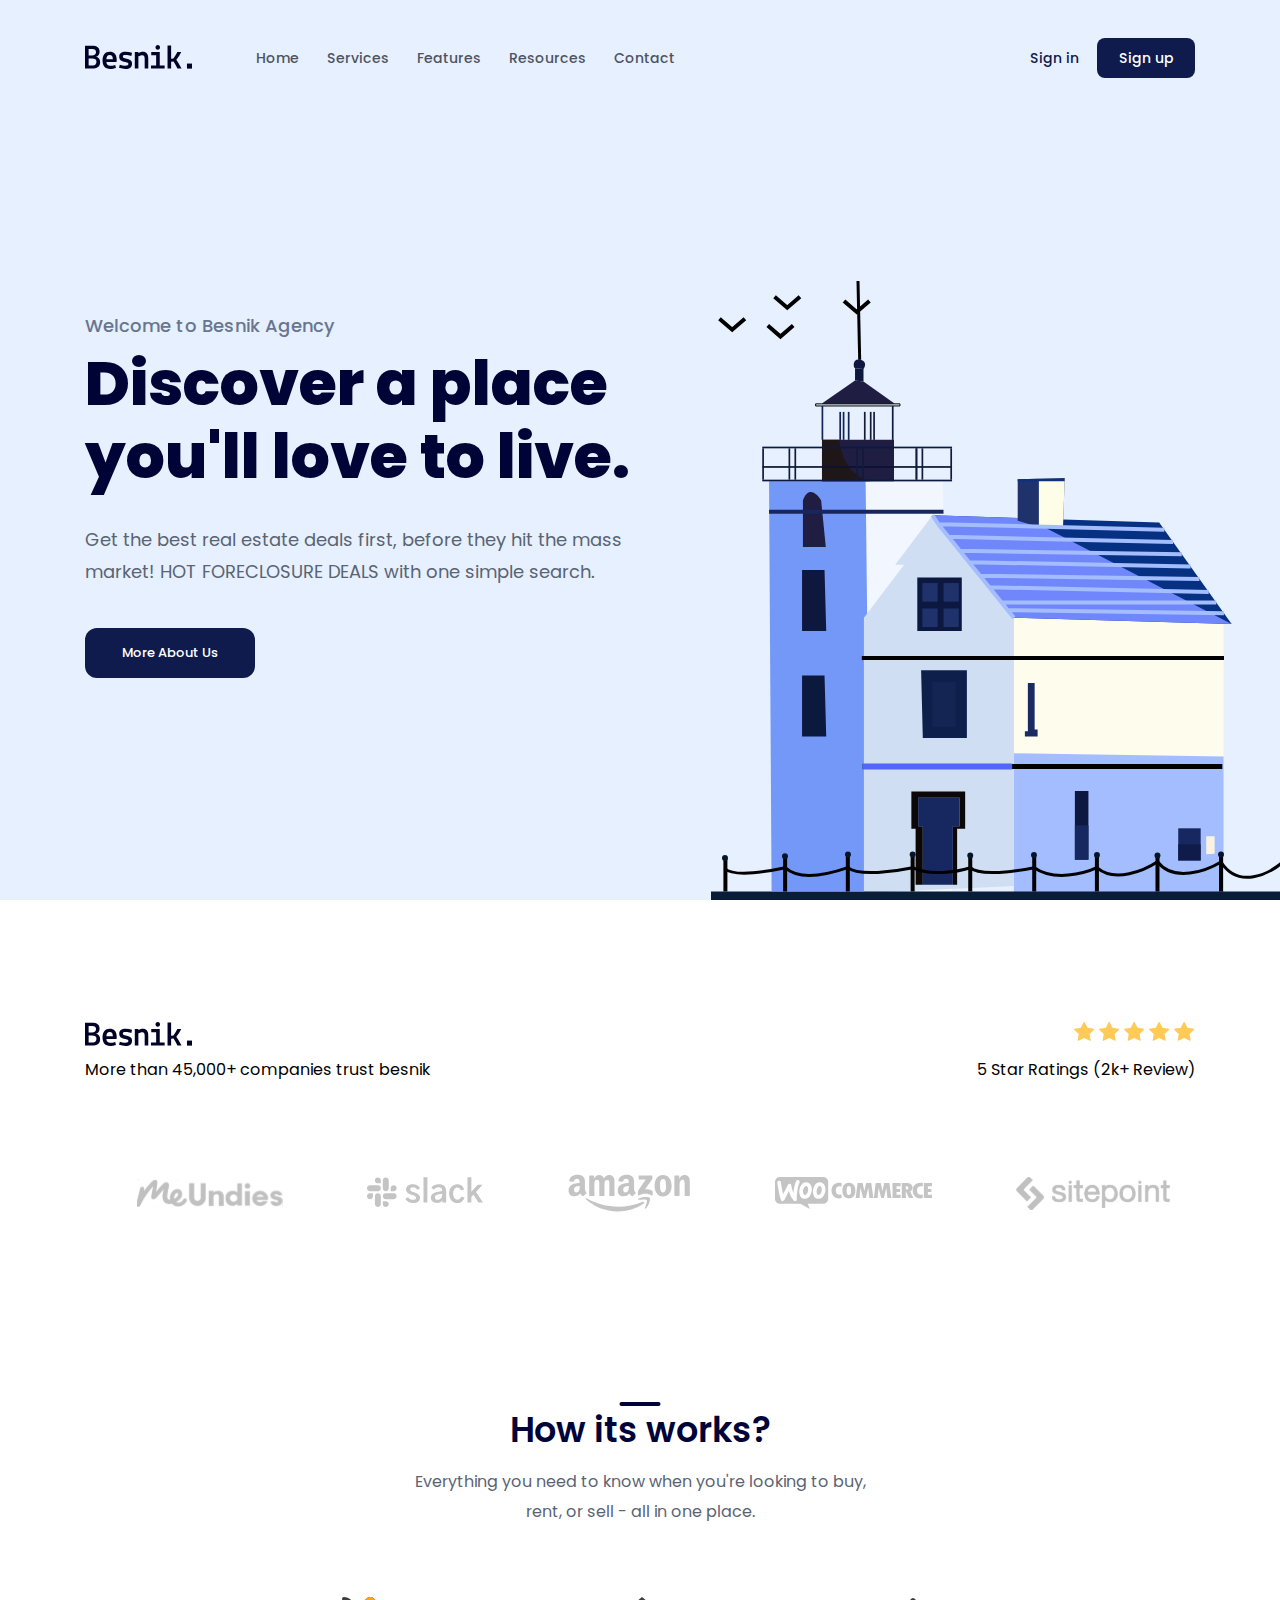
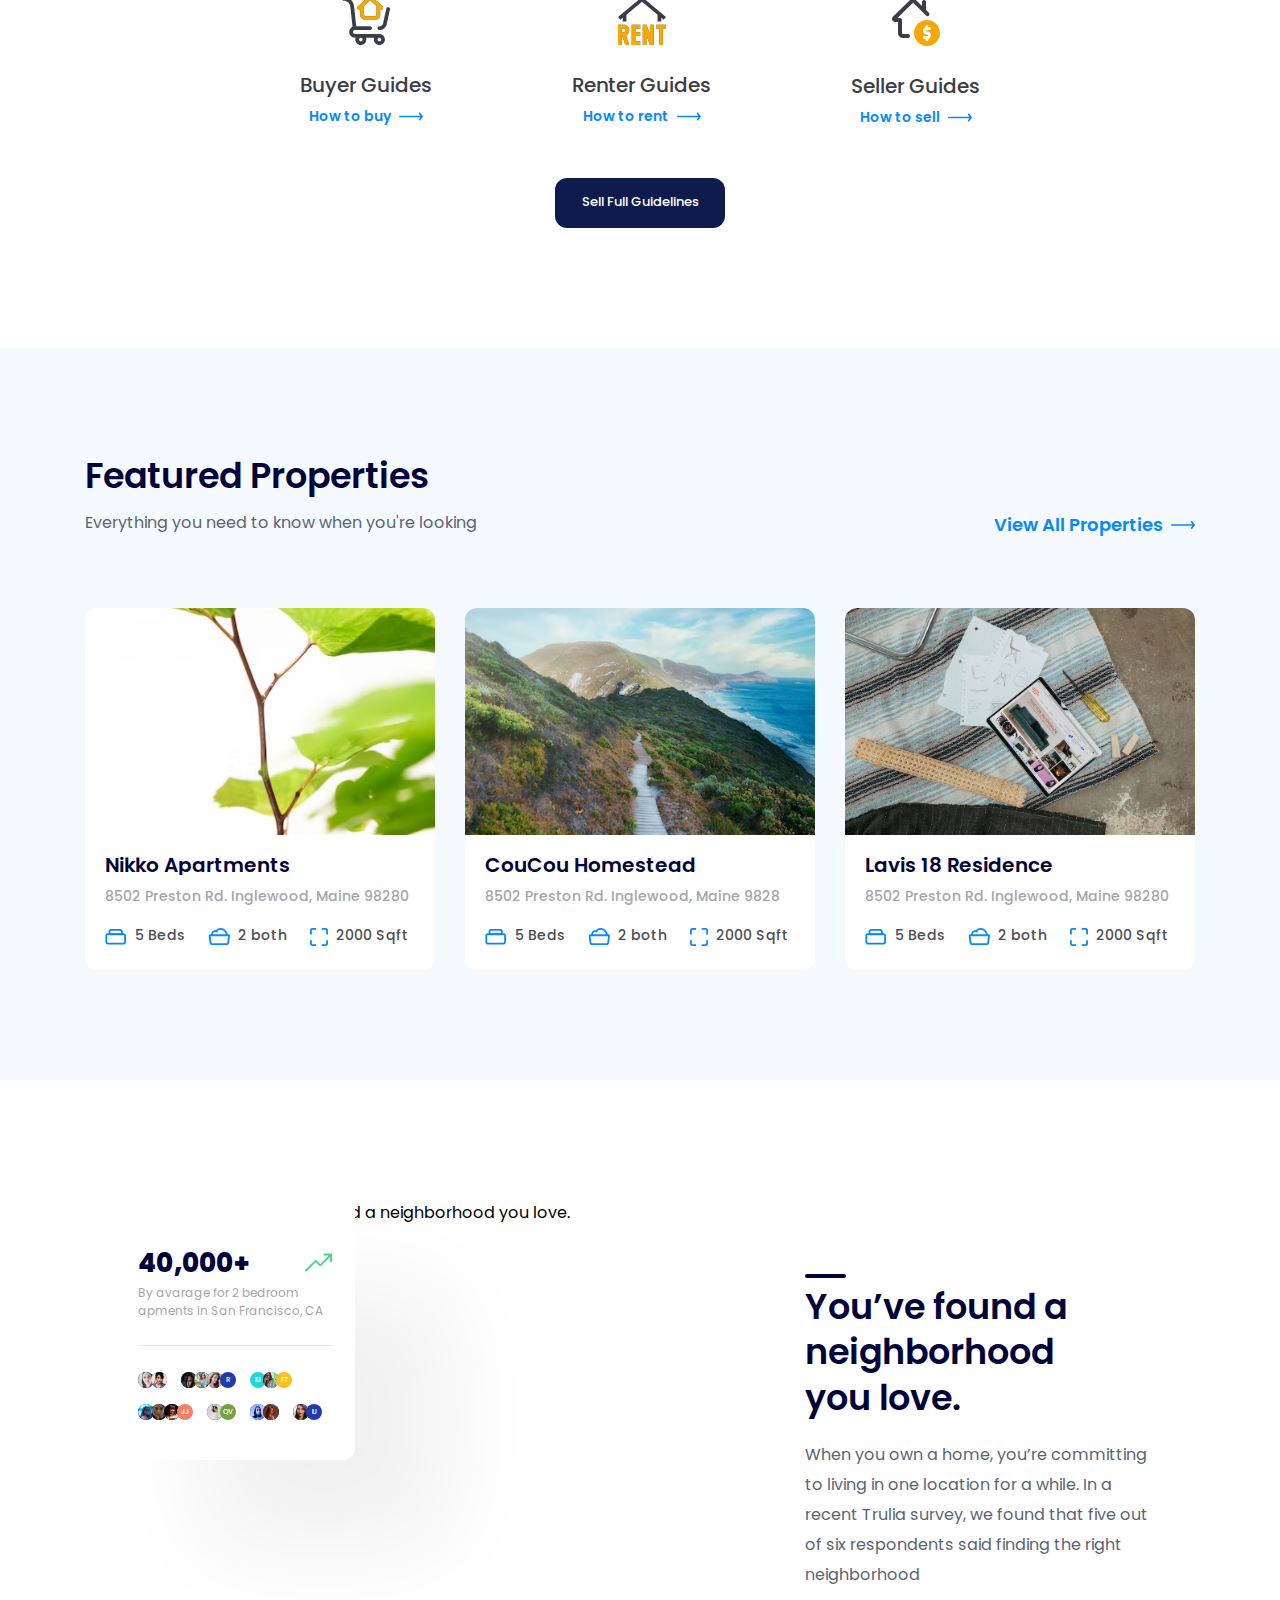
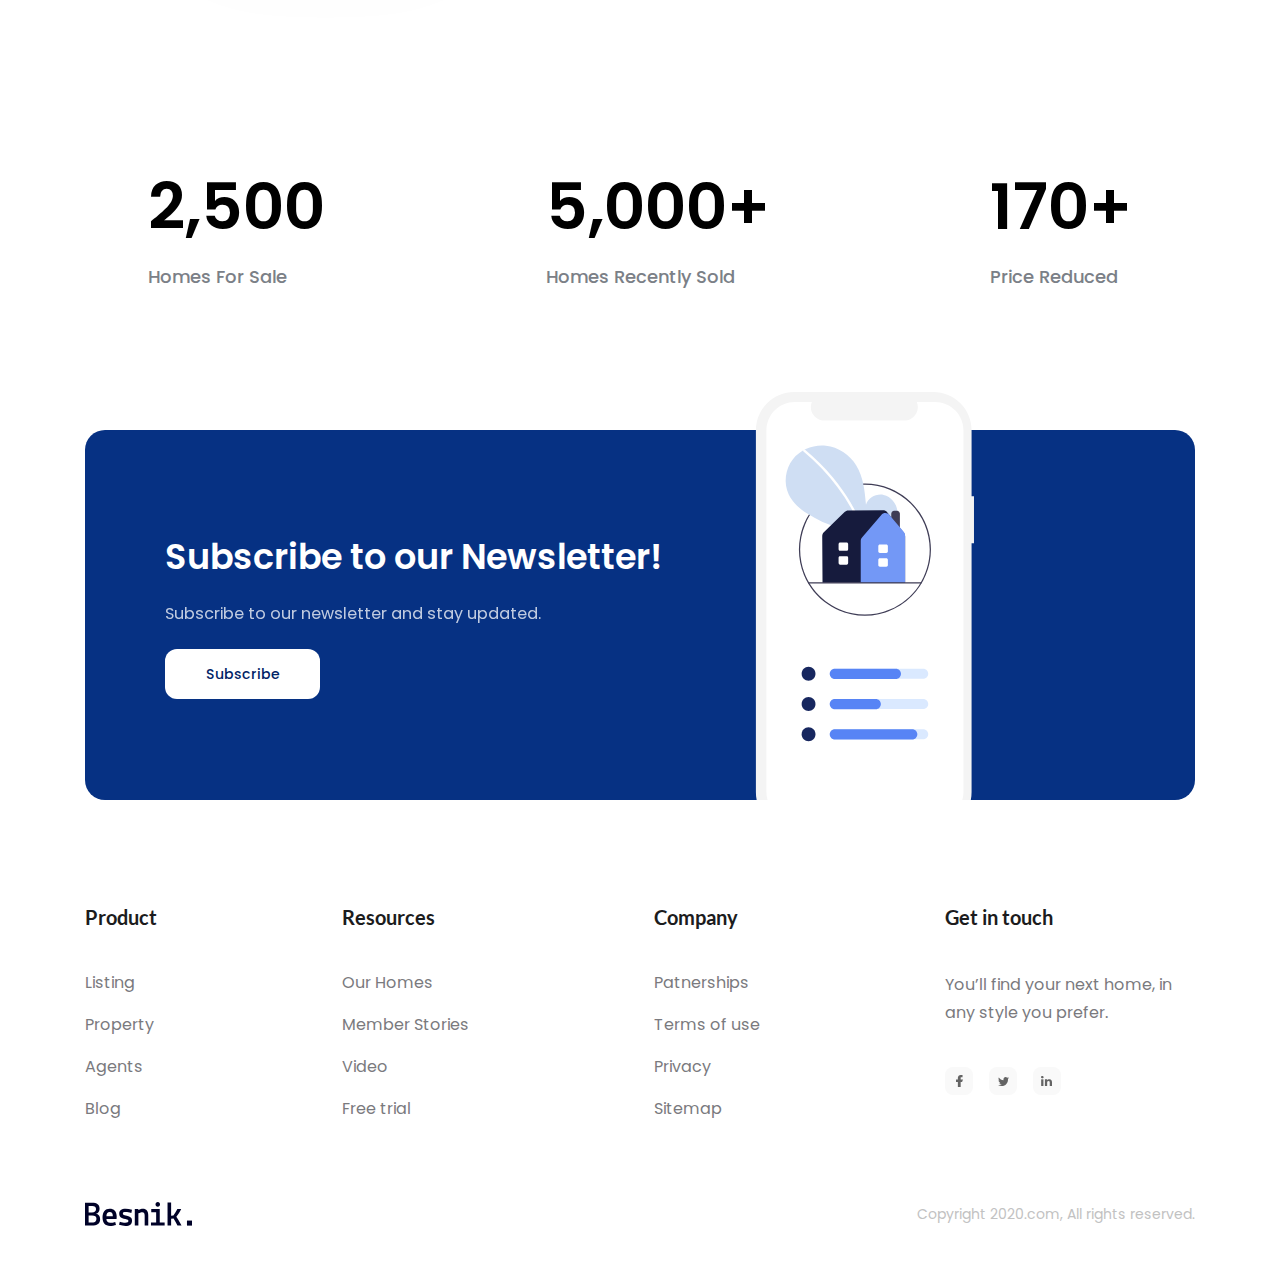
==== index.html @ 1259ffb0 "project-01" ====
<!DOCTYPE html>
<html lang="en">
    <head>
        <meta charset="UTF-8" />
        <meta http-equiv="X-UA-Compatible" content="IE=edge" />
        <meta name="viewport" content="width=device-width, initial-scale=1.0" />
        <title>Project-01</title>
        <link rel="shortcut icon" href="/assets/img/logo.jpeg" type="image/x-icon" />
        <link rel="stylesheet" type="text/css" href="./assets/css/reset.css" />
        <link rel="stylesheet" type="text/css" href="./assets/fonts/stylesheet.css" />
        <link rel="stylesheet" type="text/css" href="./assets/css/style.css" />
    </head>
    <body>
        <!-- Header -->
        <header class="fixed-header">
            <div class="content">
                <nav class="navbar">
                    <!-- Logo -->
                    <a href="#">
                        <img src="./assets/img/logo.svg" alt="Logo" class="logo" />
                    </a>

                    <!-- Navigation -->
                    <ul>
                        <li><a href="#">Home</a></li>
                        <li><a href="#services">Services</a></li>
                        <li><a href="#features">Features</a></li>
                        <li><a href="#rescource">Resources</a></li>
                        <li><a href="#contact">Contact</a></li>
                    </ul>

                    <!-- Action -->
                    <div class="action">
                        <a href="#!" class="action-link">Sign in</a>
                        <a href="#!" class="btn action-btn">Sign up</a>
                    </div>
                </nav>
            </div>
        </header>

        <main id="home">
            <!-- hero -->
            <div class="hero-wrap">
                <div class="content">
                    <div class="hero">
                        <div class="info">
                            <p class="sub-title">Welcome to Besnik Agency</p>
                            <h1 class="title notranslate">Discover a place you'll love to live.</h1>
                            <p class="desc">
                                Get the best real estate deals first, before they hit the mass market! HOT FORECLOSURE
                                DEALS with one simple search.
                            </p>
                            <!-- cta = call to action -->
                            <div class="hero-cta">
                                <a href="#!" class="btn">More About Us</a>
                            </div>
                        </div>

                        <img
                            src="./assets/img/hero-img.svg"
                            alt="Discover a place you'll love to live"
                            class="hero-img"
                        />
                    </div>
                </div>
            </div>

            <!-- Clients -->
            <div class="clients">
                <div class="content">
                    <div class="row">
                        <img src="./assets/img/logo.svg" alt="Logo" />
                        <div class="stars">
                            <img src="./assets/img/star.svg" alt="star" />
                            <img src="./assets/img/star.svg" alt="star" />
                            <img src="./assets/img/star.svg" alt="star" />
                            <img src="./assets/img/star.svg" alt="star" />
                            <img src="./assets/img/star.svg" alt="star" />
                        </div>
                    </div>
                    <div class="row">
                        <p class="desc">More than 45,000+ companies trust besnik</p>
                        <p class="desc">5 Star Ratings (2k+ Review)</p>
                    </div>

                    <div class="images">
                        <a href="#!">
                            <img src="./assets/img/client-1.svg" alt="client 1" />
                        </a>
                        <a href="#!">
                            <img src="./assets/img/client-2.svg" alt="client 2" />
                        </a>
                        <a href="#!">
                            <img class="highlight" src="./assets/img/client-3.svg" alt="client 3" />
                        </a>
                        <a href="#!">
                            <img src="./assets/img/client-4.svg" alt="client 4" />
                        </a>
                        <a href="#!">
                            <img src="./assets/img/client-5.svg" alt="client 5" />
                        </a>
                    </div>
                </div>
            </div>

            <!-- Guides -->
            <div id="services" class="guides">
                <div class="content">
                    <h2 class="sub-title">How its works?</h2>
                    <p class="desc">
                        Everything you need to know when you're looking to buy, rent, or sell - all in one place.
                    </p>

                    <!-- List guides -->
                    <ul class="list-guides">
                        <li class="guide-item">
                            <img src="./assets/img/buyer.svg" alt="" class="icon" />
                            <h3 class="title">Buyer Guides</h3>
                            <a href="#!" class="link">
                                <span>How to buy</span>
                                <img src="./assets/img/arrow-right.svg" alt="arrow" class="arrow" />
                            </a>
                        </li>
                        <li class="guide-item">
                            <img src="./assets/img/renter.svg" alt="" class="icon" />
                            <h3 class="title">Renter Guides</h3>
                            <a href="#!" class="link">
                                <span>How to rent</span>
                                <img src="./assets/img/arrow-right.svg" alt="arrow" class="arrow" />
                            </a>
                        </li>
                        <li class="guide-item">
                            <img src="./assets/img/seller.svg" alt="" class="icon" />
                            <h3 class="title">Seller Guides</h3>
                            <a href="#!" class="link">
                                <span>How to sell</span>
                                <img src="./assets/img/arrow-right.svg" alt="arrow" class="arrow" />
                            </a>
                        </li>
                    </ul>

                    <!-- cta = call to action -->
                    <div class="guides-cta">
                        <a href="#!" class="btn">Sell Full Guidelines</a>
                    </div>
                </div>
            </div>

            <!-- Featured -->
            <div id="features" class="featured">
                <div class="content">
                    <!-- header -->
                    <header class="">
                        <h2 class="sub-title">Featured Properties</h2>
                        <div class="row">
                            <p class="desc">Everything you need to know when you're looking</p>
                            <div class="link">
                                <a href="#!">
                                    <span>View All Properties</span>
                                    <img src="./assets/img/arrow-right.svg" alt="" />
                                </a>
                            </div>
                        </div>
                    </header>

                    <!-- list featured -->
                    <div class="list">
                        <div class="item">
                            <a href="#!"><img src="./assets/img/feature-1.avif" alt="nikko" class="thumb" /></a>
                            <div class="body">
                                <h3 class="title">
                                    <a href="#!" class="line-clamp" style="--line-clamp: 1">Nikko Apartments</a>
                                </h3>
                                <p class="desc line-clamp" style="--line-clamp: 1">
                                    8502 Preston Rd. Inglewood, Maine 98280
                                </p>
                                <div class="info">
                                    <img src="./assets/img/bed.svg" alt="bed" class="icon" />
                                    <span class="label">5 Beds</span>
                                    <img src="./assets/img/bath.svg" alt="bath" class="icon" />
                                    <span class="label">2 both</span>
                                    <img src="./assets/img/sqft.svg" alt="sqft" class="icon" />
                                    <span class="label">2000 Sqft</span>
                                </div>
                            </div>
                        </div>
                        <div class="item">
                            <a href="#!"
                                ><img src="./assets/img/feature-2.avif" alt="CouCou Homestead" class="thumb"
                            /></a>
                            <div class="body">
                                <h3 class="title">
                                    <a href="#!" class="line-clamp" style="--line-clamp: 1">CouCou Homestead</a>
                                </h3>
                                <p class="desc line-clamp" style="--line-clamp: 1">
                                    8502 Preston Rd. Inglewood, Maine 9828
                                </p>
                                <div class="info">
                                    <img src="./assets/img/bed.svg" alt="bed" class="icon" />
                                    <span class="label">5 Beds</span>
                                    <img src="./assets/img/bath.svg" alt="bath" class="icon" />
                                    <span class="label">2 both</span>
                                    <img src="./assets/img/sqft.svg" alt="sqft" class="icon" />
                                    <span class="label">2000 Sqft</span>
                                </div>
                            </div>
                        </div>
                        <div class="item">
                            <a href="#!"
                                ><img src="./assets/img/feature-3.avif" alt="Lavis 18 Residence" class="thumb"
                            /></a>
                            <div class="body">
                                <h3 class="title">
                                    <a href="#!" class="line-clamp" style="--line-clamp: 1"> Lavis 18 Residence </a>
                                </h3>
                                <p class="desc line-clamp" style="--line-clamp: 1">
                                    8502 Preston Rd. Inglewood, Maine 98280
                                </p>
                                <div class="info">
                                    <img src="./assets/img/bed.svg" alt="bed" class="icon" />
                                    <span class="label">5 Beds</span>
                                    <img src="./assets/img/bath.svg" alt="bath" class="icon" />
                                    <span class="label">2 both</span>
                                    <img src="./assets/img/sqft.svg" alt="sqft" class="icon" />
                                    <span class="label">2000 Sqft</span>
                                </div>
                            </div>
                        </div>
                    </div>
                </div>
            </div>

            <!-- stats -->
            <div id="rescource" class="stats">
                <div class="content">
                    <div class="row">
                        <div class="img-block">
                            <img
                                src="./assets/img/stat-img.jpg"
                                class="image"
                                alt="You’ve found a neighborhood you love."
                            />

                            <!-- trend -->
                            <div class="trend">
                                <div class="row">
                                    <strong class="value">40,000+</strong>
                                    <img src="./assets/img/trend.svg" alt="" class="icon" />
                                </div>
                                <p class="desc">By avarage for 2 bedroom apments in San Francisco, CA</p>
                                <div class="separate"></div>

                                <!-- avatar block -->
                                <div class="avatar-block">
                                    <div class="avatar-group">
                                        <img src="./assets/img/avatar-1.jfif" alt="avatar" class="avatar" />
                                        <img src="./assets/img/avatar-2.jfif" alt="avatar" class="avatar" />
                                    </div>
                                    <div class="avatar-group">
                                        <img src="./assets/img/avatar-3.jfif" alt="avatar" class="avatar" />
                                        <img src="./assets/img/avatar-4.jpeg" alt="avatar" class="avatar" />
                                        <img src="./assets/img/avatar-5.jfif" alt="avatar" class="avatar" />
                                        <div class="avatar">R</div>
                                    </div>
                                    <div class="avatar-group">
                                        <div class="avatar" style="--avatar-color: #24d6d9">FJ</div>
                                        <img src="./assets/img/avatar-8.jpg" alt="avatar" class="avatar" />
                                        <div class="avatar" style="--avatar-color: #f8c120">FT</div>
                                    </div>
                                    <div class="avatar-group">
                                        <img src="./assets/img/avatar-6.jfif" alt="avatar" class="avatar" />
                                        <img src="./assets/img/avatar-10.jfif" alt="avatar" class="avatar" />
                                        <img src="./assets/img/avatar-11.jpg" alt="avatar" class="avatar" />
                                        <div class="avatar" style="--avatar-color: #f97f6b">JJ</div>
                                    </div>
                                    <div class="avatar-group">
                                        <img src="./assets/img/avatar-13.jpeg" alt="avatar" class="avatar" />
                                        <div class="avatar" style="--avatar-color: #73a242">QV</div>
                                    </div>
                                    <div class="avatar-group">
                                        <img src="./assets/img/avatar-7.jpg" alt="avatar" class="avatar" />
                                        <img src="./assets/img/avatar-12.jfif" alt="avatar" class="avatar" />
                                    </div>
                                    <div class="avatar-group">
                                        <img src="./assets/img/avatar-9.jfif" alt="avatar" class="avatar" />
                                        <div class="avatar">IU</div>
                                    </div>
                                </div>
                            </div>
                        </div>
                        <div class="info">
                            <h2 class="sub-title">You’ve found a neighborhood you love.</h2>
                            <p class="desc">
                                When you own a home, you’re committing to living in one location for a while. In a
                                recent Trulia survey, we found that five out of six respondents said finding the right
                                neighborhood
                            </p>
                        </div>
                    </div>
                    <div class="row row-qty">
                        <div class="qty-item">
                            <strong class="qty">2,500</strong>
                            <p class="qty-desc">Homes For Sale</p>
                        </div>
                        <div class="qty-item">
                            <strong class="qty">5,000+</strong>
                            <p class="qty-desc">Homes Recently Sold</p>
                        </div>
                        <div class="qty-item">
                            <strong class="qty">170+</strong>
                            <p class="qty-desc">Price Reduced</p>
                        </div>
                    </div>
                </div>
            </div>

            <!-- subscription -->
            <div id="contact" class="subscription">
                <div class="content">
                    <div class="body">
                        <div class="info">
                            <div class="sub-title line-clamp" style="--line-clamp: 2">Subscribe to our Newsletter!</div>
                            <p class="desc line-clamp" style="--line-clamp: 3">
                                Subscribe to our newsletter and stay updated.
                            </p>
                            <a href="#!" class="btn">Subscribe</a>
                        </div>
                        <img src="./assets/img/subscribe.svg" alt="" class="image" />
                    </div>
                </div>
            </div>
        </main>
        <!-- footer -->
        <footer class="footer">
            <div class="content">
                <div class="row row-top">
                    <!-- column -->
                    <div class="column">
                        <h3 class="heading">Product</h3>
                        <ul class="list">
                            <li class="item">
                                <a href="#!">Listing</a>
                            </li>
                            <li class="item">
                                <a href="#!">Property</a>
                            </li>
                            <li class="item">
                                <a href="#!">Agents</a>
                            </li>
                            <li class="item">
                                <a href="#!">Blog</a>
                            </li>
                        </ul>
                    </div>
                    <div class="column">
                        <h3 class="heading">Resources</h3>
                        <ul class="list">
                            <li class="item">
                                <a href="#!">Our Homes</a>
                            </li>
                            <li class="item">
                                <a href="#!">Member Stories</a>
                            </li>
                            <li class="item">
                                <a href="#!">Video</a>
                            </li>
                            <li class="item">
                                <a href="#!">Free trial</a>
                            </li>
                        </ul>
                    </div>
                    <div class="column">
                        <h3 class="heading">Company</h3>
                        <ul class="list">
                            <li class="item">
                                <a href="#!">Patnerships</a>
                            </li>
                            <li class="item">
                                <a href="#!">Terms of use</a>
                            </li>
                            <li class="item">
                                <a href="#!">Privacy</a>
                            </li>
                            <li class="item">
                                <a href="#!">Sitemap</a>
                            </li>
                        </ul>
                    </div>
                    <div class="column">
                        <h3 class="heading">Get in touch</h3>
                        <div class="list">
                            <p class="desc">You’ll find your next home, in any style you prefer.</p>
                            <div class="socials">
                                <a href="#!" class="social-link">
                                    <img src="./assets/img/fb.svg" alt="facebook" />
                                </a>
                                <a href="#!" class="social-link">
                                    <img src="./assets/img/twitter.svg" alt="twitter" />
                                </a>
                                <a href="#!" class="social-link">
                                    <img src="./assets/img/linkin.svg" alt="linkIn" />
                                </a>
                            </div>
                        </div>
                    </div>
                </div>

                <div class="row row-bottom">
                    <img src="./assets/img/logo.svg" alt="logo" class="logo" />
                    <p class="copyright">Copyright 2020.com, All rights reserved.</p>
                </div>
            </div>
        </footer>
    </body>
</html>
---- assets/fonts/stylesheet.css ----
/* --------------------- */
/* -------Poppins------- */
/* --------------------- */

@font-face {
    font-family: 'Poppins';
    src: url('Poppins/Poppins-Bold.woff2') format('woff2'), url('Poppins/Poppins-Bold.woff') format('woff');
    font-weight: bold;
    font-style: normal;
    font-display: swap;
}

@font-face {
    font-family: 'Poppins';
    src: url('Poppins/Poppins-Black.woff2') format('woff2'), url('Poppins/Poppins-Black.woff') format('woff');
    font-weight: 900;
    font-style: normal;
    font-display: swap;
}

@font-face {
    font-family: 'Poppins';
    src: url('Poppins/Poppins-ExtraBold.woff2') format('woff2'), url('Poppins/Poppins-ExtraBold.woff') format('woff');
    font-weight: bold;
    font-style: normal;
    font-display: swap;
}

@font-face {
    font-family: 'Poppins';
    src: url('Poppins/Poppins-BlackItalic.woff2') format('woff2'),
        url('Poppins/Poppins-BlackItalic.woff') format('woff');
    font-weight: 900;
    font-style: italic;
    font-display: swap;
}

@font-face {
    font-family: 'Poppins';
    src: url('Poppins/Poppins-ExtraBoldItalic.woff2') format('woff2'),
        url('Poppins/Poppins-ExtraBoldItalic.woff') format('woff');
    font-weight: bold;
    font-style: italic;
    font-display: swap;
}

@font-face {
    font-family: 'Poppins';
    src: url('Poppins/Poppins-BoldItalic.woff2') format('woff2'), url('Poppins/Poppins-BoldItalic.woff') format('woff');
    font-weight: bold;
    font-style: italic;
    font-display: swap;
}

@font-face {
    font-family: 'Poppins';
    src: url('Poppins/Poppins-Light.woff2') format('woff2'), url('Poppins/Poppins-Light.woff') format('woff');
    font-weight: 300;
    font-style: normal;
    font-display: swap;
}

@font-face {
    font-family: 'Poppins';
    src: url('Poppins/Poppins-MediumItalic.woff2') format('woff2'),
        url('Poppins/Poppins-MediumItalic.woff') format('woff');
    font-weight: 500;
    font-style: italic;
    font-display: swap;
}

@font-face {
    font-family: 'Poppins';
    src: url('Poppins/Poppins-Medium.woff2') format('woff2'), url('Poppins/Poppins-Medium.woff') format('woff');
    font-weight: 500;
    font-style: normal;
    font-display: swap;
}

@font-face {
    font-family: 'Poppins';
    src: url('Poppins/Poppins-ExtraLight.woff2') format('woff2'), url('Poppins/Poppins-ExtraLight.woff') format('woff');
    font-weight: 200;
    font-style: normal;
    font-display: swap;
}

@font-face {
    font-family: 'Poppins';
    src: url('Poppins/Poppins-ExtraLightItalic.woff2') format('woff2'),
        url('Poppins/Poppins-ExtraLightItalic.woff') format('woff');
    font-weight: 200;
    font-style: italic;
    font-display: swap;
}

@font-face {
    font-family: 'Poppins';
    src: url('Poppins/Poppins-Italic.woff2') format('woff2'), url('Poppins/Poppins-Italic.woff') format('woff');
    font-weight: normal;
    font-style: italic;
    font-display: swap;
}

@font-face {
    font-family: 'Poppins';
    src: url('Poppins/Poppins-LightItalic.woff2') format('woff2'),
        url('Poppins/Poppins-LightItalic.woff') format('woff');
    font-weight: 300;
    font-style: italic;
    font-display: swap;
}

@font-face {
    font-family: 'Poppins';
    src: url('Poppins/Poppins-ThinItalic.woff2') format('woff2'), url('Poppins/Poppins-ThinItalic.woff') format('woff');
    font-weight: 100;
    font-style: italic;
    font-display: swap;
}

@font-face {
    font-family: 'Poppins';
    src: url('Poppins/Poppins-SemiBoldItalic.woff2') format('woff2'),
        url('Poppins/Poppins-SemiBoldItalic.woff') format('woff');
    font-weight: 600;
    font-style: italic;
    font-display: swap;
}

@font-face {
    font-family: 'Poppins';
    src: url('Poppins/Poppins-Thin.woff2') format('woff2'), url('Poppins/Poppins-Thin.woff') format('woff');
    font-weight: 100;
    font-style: normal;
    font-display: swap;
}

@font-face {
    font-family: 'Poppins';
    src: url('Poppins/Poppins-SemiBold.woff2') format('woff2'), url('Poppins/Poppins-SemiBold.woff') format('woff');
    font-weight: 600;
    font-style: normal;
    font-display: swap;
}

@font-face {
    font-family: 'Poppins';
    src: url('Poppins/Poppins-Regular.woff2') format('woff2'), url('Poppins/Poppins-Regular.woff') format('woff');
    font-weight: normal;
    font-style: normal;
    font-display: swap;
}

/* --------------------- */
/* -------Lato------- */
/* --------------------- */

@font-face {
    font-family: 'Lato';
    src: url('Lato/Lato-BoldItalic.woff2') format('woff2'), url('Lato/Lato-BoldItalic.woff') format('woff');
    font-weight: bold;
    font-style: italic;
    font-display: swap;
}

@font-face {
    font-family: 'Lato';
    src: url('Lato/Lato-LightItalic.woff2') format('woff2'), url('Lato/Lato-LightItalic.woff') format('woff');
    font-weight: 300;
    font-style: italic;
    font-display: swap;
}

@font-face {
    font-family: 'Lato';
    src: url('Lato/Lato-BlackItalic.woff2') format('woff2'), url('Lato/Lato-BlackItalic.woff') format('woff');
    font-weight: 900;
    font-style: italic;
    font-display: swap;
}

@font-face {
    font-family: 'Lato';
    src: url('Lato/Lato-Italic.woff2') format('woff2'), url('Lato/Lato-Italic.woff') format('woff');
    font-weight: normal;
    font-style: italic;
    font-display: swap;
}

@font-face {
    font-family: 'Lato';
    src: url('Lato/Lato-Light.woff2') format('woff2'), url('Lato/Lato-Light.woff') format('woff');
    font-weight: 300;
    font-style: normal;
    font-display: swap;
}

@font-face {
    font-family: 'Lato';
    src: url('Lato/Lato-Black.woff2') format('woff2'), url('Lato/Lato-Black.woff') format('woff');
    font-weight: 900;
    font-style: normal;
    font-display: swap;
}

@font-face {
    font-family: 'Lato';
    src: url('Lato/Lato-Bold.woff2') format('woff2'), url('Lato/Lato-Bold.woff') format('woff');
    font-weight: bold;
    font-style: normal;
    font-display: swap;
}

@font-face {
    font-family: 'Lato';
    src: url('Lato/Lato-Regular.woff2') format('woff2'), url('Lato/Lato-Regular.woff') format('woff');
    font-weight: normal;
    font-style: normal;
    font-display: swap;
}

@font-face {
    font-family: 'Lato Hairline';
    src: url('Lato/Lato-HairlineItalic.woff2') format('woff2'), url('Lato/Lato-HairlineItalic.woff') format('woff');
    font-weight: 300;
    font-style: italic;
    font-display: swap;
}

@font-face {
    font-family: 'Lato Hairline';
    src: url('Lato/Lato-Hairline.woff2') format('woff2'), url('Lato/Lato-Hairline.woff') format('woff');
    font-weight: 300;
    font-style: normal;
    font-display: swap;
}
---- assets/css/style.css ----
@import 'header.css';
@import 'clients.css';
@import 'guides.css';
@import 'featured.css';
@import 'stats.css';
@import 'subscription.css';
@import 'footer.css';

* {
    box-sizing: border-box;
}

:root {
    --primary-color: #0f1b4c;
    --text-color: #000339;
    --desc-color: #5a6473;
    --footer-heading: #1c1c1d;
}

html,
body {
    scroll-behavior: smooth;
}

html {
    /* set font-size = 10px */
    font-size: 62.5%;
}

body {
    /* set font-size = 16px */
    font-size: 1.6rem;
    font-family: Poppins, sans-serif;
}

/* Common */
a {
    text-decoration: none;
}

.content {
    width: 1110px;
    /* content padding 24px when min size */
    max-width: calc(100% - 48px);
    margin-left: auto;
    margin-right: auto;
}

.btn {
    display: inline-block;
    padding: 18px 16px;
    min-width: 98px;
    border-radius: 12px;
    font-size: 1.4rem;
    font-weight: 500;
    text-align: center;
    background: var(--primary-color);
    color: #fff;
}
.btn:hover {
    opacity: 0.9;
}

.row {
    display: flex;
    justify-content: space-between;
}

.line-clamp {
    display: -webkit-box;
    word-spacing: nowrap;
    -webkit-line-clamp: var(--line-clamp, 1);
    -webkit-box-orient: vertical;
    overflow: hidden !important;
}
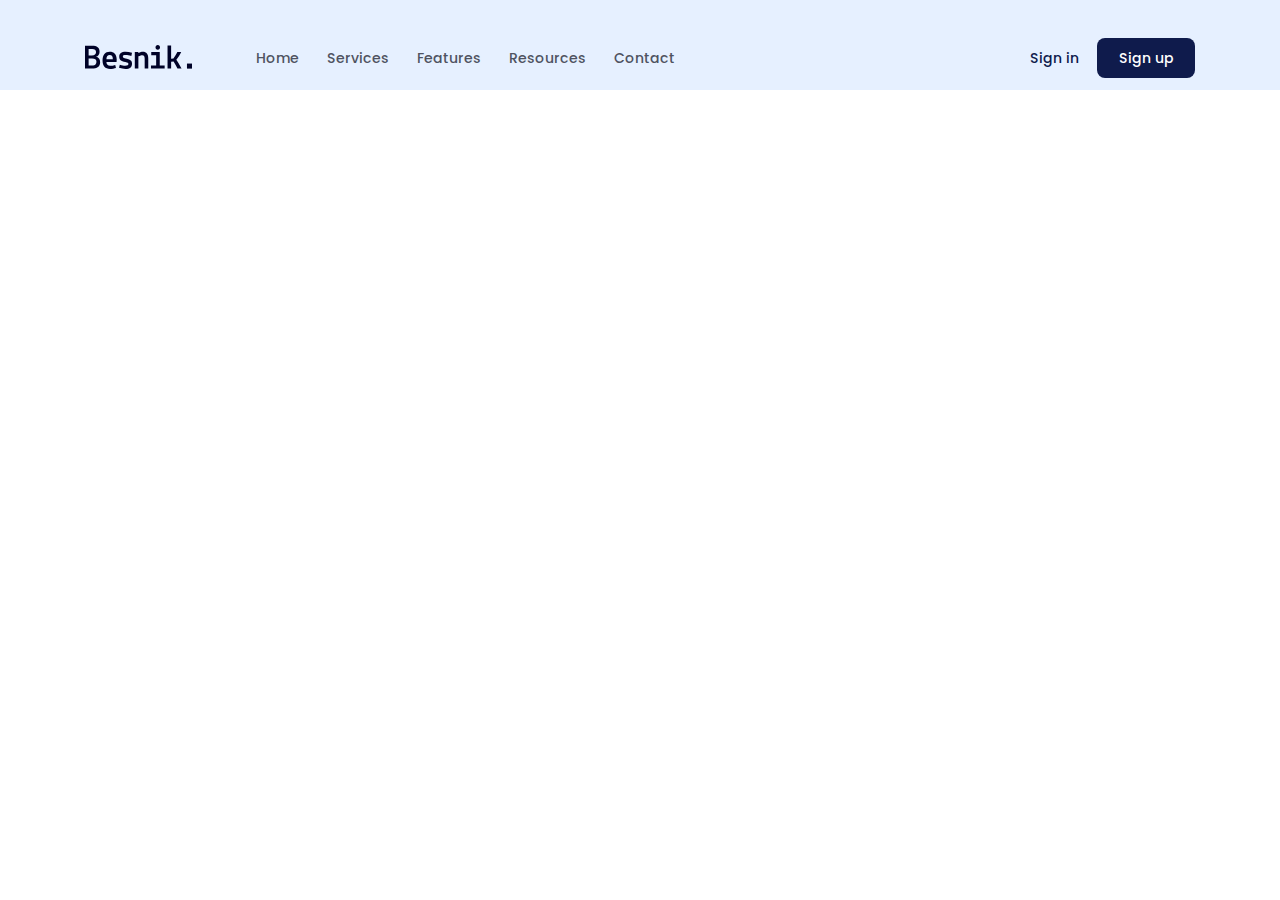
==== commit 2d004769: "responsive header" ====
--- a/index.html
+++ b/index.html
@@ -4,29 +4,45 @@
         <meta charset="UTF-8" />
         <meta http-equiv="X-UA-Compatible" content="IE=edge" />
         <meta name="viewport" content="width=device-width, initial-scale=1.0" />
-        <title>Project-01</title>
+        <title>Project-01--responsive</title>
+        <!-- Favicon -->
         <link rel="shortcut icon" href="/assets/img/logo.jpeg" type="image/x-icon" />
+        <!-- CSS -->
         <link rel="stylesheet" type="text/css" href="./assets/css/reset.css" />
         <link rel="stylesheet" type="text/css" href="./assets/fonts/stylesheet.css" />
         <link rel="stylesheet" type="text/css" href="./assets/css/style.css" />
+        <link rel="stylesheet" type="text/css" href="./assets/css/responsive.css" />
     </head>
     <body>
-        <!-- Header -->
+        <!-- PC Header -->
         <header class="fixed-header">
             <div class="content">
                 <nav class="navbar">
+                    <!-- Tablet / mobile menu -->
+                    <label for="menu-checkbox" class="toggle-menu">
+                        <svg class="icon-menu" xmlns="http://www.w3.org/2000/svg" viewBox="0 0 448 512">
+                            <path
+                                fill="currentColor"
+                                d="M0 96C0 78.3 14.3 64 32 64H416c17.7 0 32 14.3 32 32s-14.3 32-32 32H32C14.3 128 0 113.7 0 96zM0 256c0-17.7 14.3-32 32-32H416c17.7 0 32 14.3 32 32s-14.3 32-32 32H32c-17.7 0-32-14.3-32-32zM448 416c0 17.7-14.3 32-32 32H32c-17.7 0-32-14.3-32-32s14.3-32 32-32H416c17.7 0 32 14.3 32 32z"
+                            />
+                        </svg>
+                    </label>
+
                     <!-- Logo -->
-                    <a href="#">
+                    <a href="#" class="logo">
                         <img src="./assets/img/logo.svg" alt="Logo" class="logo" />
                     </a>
 
                     <!-- Navigation -->
-                    <ul>
+                    <ul class="navigation pc-nav">
                         <li><a href="#">Home</a></li>
                         <li><a href="#services">Services</a></li>
                         <li><a href="#features">Features</a></li>
                         <li><a href="#rescource">Resources</a></li>
                         <li><a href="#contact">Contact</a></li>
+
+                        <li class="show-on-mobile separate"><a href="#!">Sign in</a></li>
+                        <li class="show-on-mobile"><a href="#!">Sign up</a></li>
                     </ul>
 
                     <!-- Action -->
@@ -38,7 +54,26 @@
             </div>
         </header>
 
-        <main id="home">
+        <!-- Tablet/Mobile Header -->
+        <header class="mobile-header">
+            <input type="checkbox" name="" id="menu-checkbox" class="menu-checkbox" hidden />
+            <!-- Overlay -->
+            <label for="menu-checkbox" class="menu-overlay"></label>
+
+            <!-- Menu Content -->
+            <div class="menu-drawer">
+                <!-- logo menu mobile -->
+                <a href="#" class="logo-menu-mobile">
+                    <img src="./assets/img/logo.svg" alt="Logo" />
+                </a>
+
+                <!-- Navigation -->
+                <ul class="navigation mobile-nav"></ul>
+            </div>
+        </header>
+
+        <!-- Main -->
+        <main id="home" style="display: none">
             <!-- hero -->
             <div class="hero-wrap">
                 <div class="content">
@@ -47,8 +82,8 @@
                             <p class="sub-title">Welcome to Besnik Agency</p>
                             <h1 class="title notranslate">Discover a place you'll love to live.</h1>
                             <p class="desc">
-                                Get the best real estate deals first, before they hit the mass market! HOT FORECLOSURE
-                                DEALS with one simple search.
+                                Get the best real estate deals first, before they hit the mass market! HOT
+                                FORECLOSURE DEALS with one simple search.
                             </p>
                             <!-- cta = call to action -->
                             <div class="hero-cta">
@@ -108,7 +143,8 @@
                 <div class="content">
                     <h2 class="sub-title">How its works?</h2>
                     <p class="desc">
-                        Everything you need to know when you're looking to buy, rent, or sell - all in one place.
+                        Everything you need to know when you're looking to buy, rent, or sell - all in one
+                        place.
                     </p>
 
                     <!-- List guides -->
@@ -166,10 +202,14 @@
                     <!-- list featured -->
                     <div class="list">
                         <div class="item">
-                            <a href="#!"><img src="./assets/img/feature-1.avif" alt="nikko" class="thumb" /></a>
+                            <a href="#!"
+                                ><img src="./assets/img/feature-1.avif" alt="nikko" class="thumb"
+                            /></a>
                             <div class="body">
                                 <h3 class="title">
-                                    <a href="#!" class="line-clamp" style="--line-clamp: 1">Nikko Apartments</a>
+                                    <a href="#!" class="line-clamp" style="--line-clamp: 1"
+                                        >Nikko Apartments</a
+                                    >
                                 </h3>
                                 <p class="desc line-clamp" style="--line-clamp: 1">
                                     8502 Preston Rd. Inglewood, Maine 98280
@@ -190,7 +230,9 @@
                             /></a>
                             <div class="body">
                                 <h3 class="title">
-                                    <a href="#!" class="line-clamp" style="--line-clamp: 1">CouCou Homestead</a>
+                                    <a href="#!" class="line-clamp" style="--line-clamp: 1"
+                                        >CouCou Homestead</a
+                                    >
                                 </h3>
                                 <p class="desc line-clamp" style="--line-clamp: 1">
                                     8502 Preston Rd. Inglewood, Maine 9828
@@ -207,11 +249,16 @@
                         </div>
                         <div class="item">
                             <a href="#!"
-                                ><img src="./assets/img/feature-3.avif" alt="Lavis 18 Residence" class="thumb"
+                                ><img
+                                    src="./assets/img/feature-3.avif"
+                                    alt="Lavis 18 Residence"
+                                    class="thumb"
                             /></a>
                             <div class="body">
                                 <h3 class="title">
-                                    <a href="#!" class="line-clamp" style="--line-clamp: 1"> Lavis 18 Residence </a>
+                                    <a href="#!" class="line-clamp" style="--line-clamp: 1">
+                                        Lavis 18 Residence
+                                    </a>
                                 </h3>
                                 <p class="desc line-clamp" style="--line-clamp: 1">
                                     8502 Preston Rd. Inglewood, Maine 98280
@@ -291,9 +338,9 @@
                         <div class="info">
                             <h2 class="sub-title">You’ve found a neighborhood you love.</h2>
                             <p class="desc">
-                                When you own a home, you’re committing to living in one location for a while. In a
-                                recent Trulia survey, we found that five out of six respondents said finding the right
-                                neighborhood
+                                When you own a home, you’re committing to living in one location for a while.
+                                In a recent Trulia survey, we found that five out of six respondents said
+                                finding the right neighborhood
                             </p>
                         </div>
                     </div>
@@ -319,7 +366,9 @@
                 <div class="content">
                     <div class="body">
                         <div class="info">
-                            <div class="sub-title line-clamp" style="--line-clamp: 2">Subscribe to our Newsletter!</div>
+                            <div class="sub-title line-clamp" style="--line-clamp: 2">
+                                Subscribe to our Newsletter!
+                            </div>
                             <p class="desc line-clamp" style="--line-clamp: 3">
                                 Subscribe to our newsletter and stay updated.
                             </p>
@@ -330,8 +379,9 @@
                 </div>
             </div>
         </main>
+
         <!-- footer -->
-        <footer class="footer">
+        <footer class="footer" style="display: none">
             <div class="content">
                 <div class="row row-top">
                     <!-- column -->
@@ -411,5 +461,8 @@
                 </div>
             </div>
         </footer>
+
+        <!-- javascript -->
+        <script src="./assets/js/main.js"></script>
     </body>
 </html>
--- a/assets/css/responsive.css
+++ b/assets/css/responsive.css
@@ -0,0 +1,106 @@
+/* PC */
+@media screen and (min-width: 992px) {
+    .show-on-mobile {
+        display: none;
+    }
+
+    .mobile-header {
+        display: none;
+    }
+}
+
+/* Tablet and Mobile */
+@media screen and (max-width: 991px) {
+    .navbar .navigation {
+        display: none;
+    }
+
+    .navbar {
+        position: relative;
+    }
+
+    .logo {
+        position: absolute;
+        top: 50%;
+        left: 50%;
+        transform: translate(-50%, -50%);
+    }
+
+    .toggle-menu svg {
+        width: 23px;
+        color: var(--primary-color);
+    }
+
+    .menu-overlay {
+        position: fixed;
+        inset: 0;
+        background-color: rgba(0, 0, 0, 0.3);
+        z-index: 1;
+        opacity: 0;
+        visibility: hidden;
+        transition: 0.5s ease;
+    }
+
+    .menu-drawer {
+        position: fixed;
+        inset: 0 40% 0 0;
+        padding: 32px 60px;
+        background: #fff;
+        z-index: 2;
+        transform: translateX(-120%);
+        transition: 0.5s ease;
+    }
+
+    .menu-checkbox:checked ~ .menu-overlay {
+        opacity: 1;
+        visibility: visible;
+    }
+
+    .menu-checkbox:checked ~ .menu-drawer {
+        transform: translateX(0);
+    }
+
+    .logo-menu-mobile img {
+        display: block;
+        margin: auto;
+    }
+
+    .menu-drawer .navigation {
+        margin-top: 40px;
+    }
+
+    .menu-drawer .navigation a {
+        display: block;
+        padding: 14px 0;
+        color: #4f5361;
+        font-weight: 500;
+        font-size: 18px;
+    }
+
+    .menu-drawer .navigation a:hover {
+        background: #ebebeb;
+    }
+
+    .separate {
+        border-top: 1.5px solid #ebebeb;
+    }
+}
+
+/* Tablet */
+@media screen and (min-width: 768px) and (max-width: 991px) {
+    .show-on-mobile {
+        display: none;
+    }
+}
+
+/* Mobile */
+@media screen and (max-width: 767px) {
+    .navbar .action {
+        display: none;
+    }
+
+    .menu-drawer {
+        inset: 0 30% 0 0;
+        padding: 35px;
+    }
+}
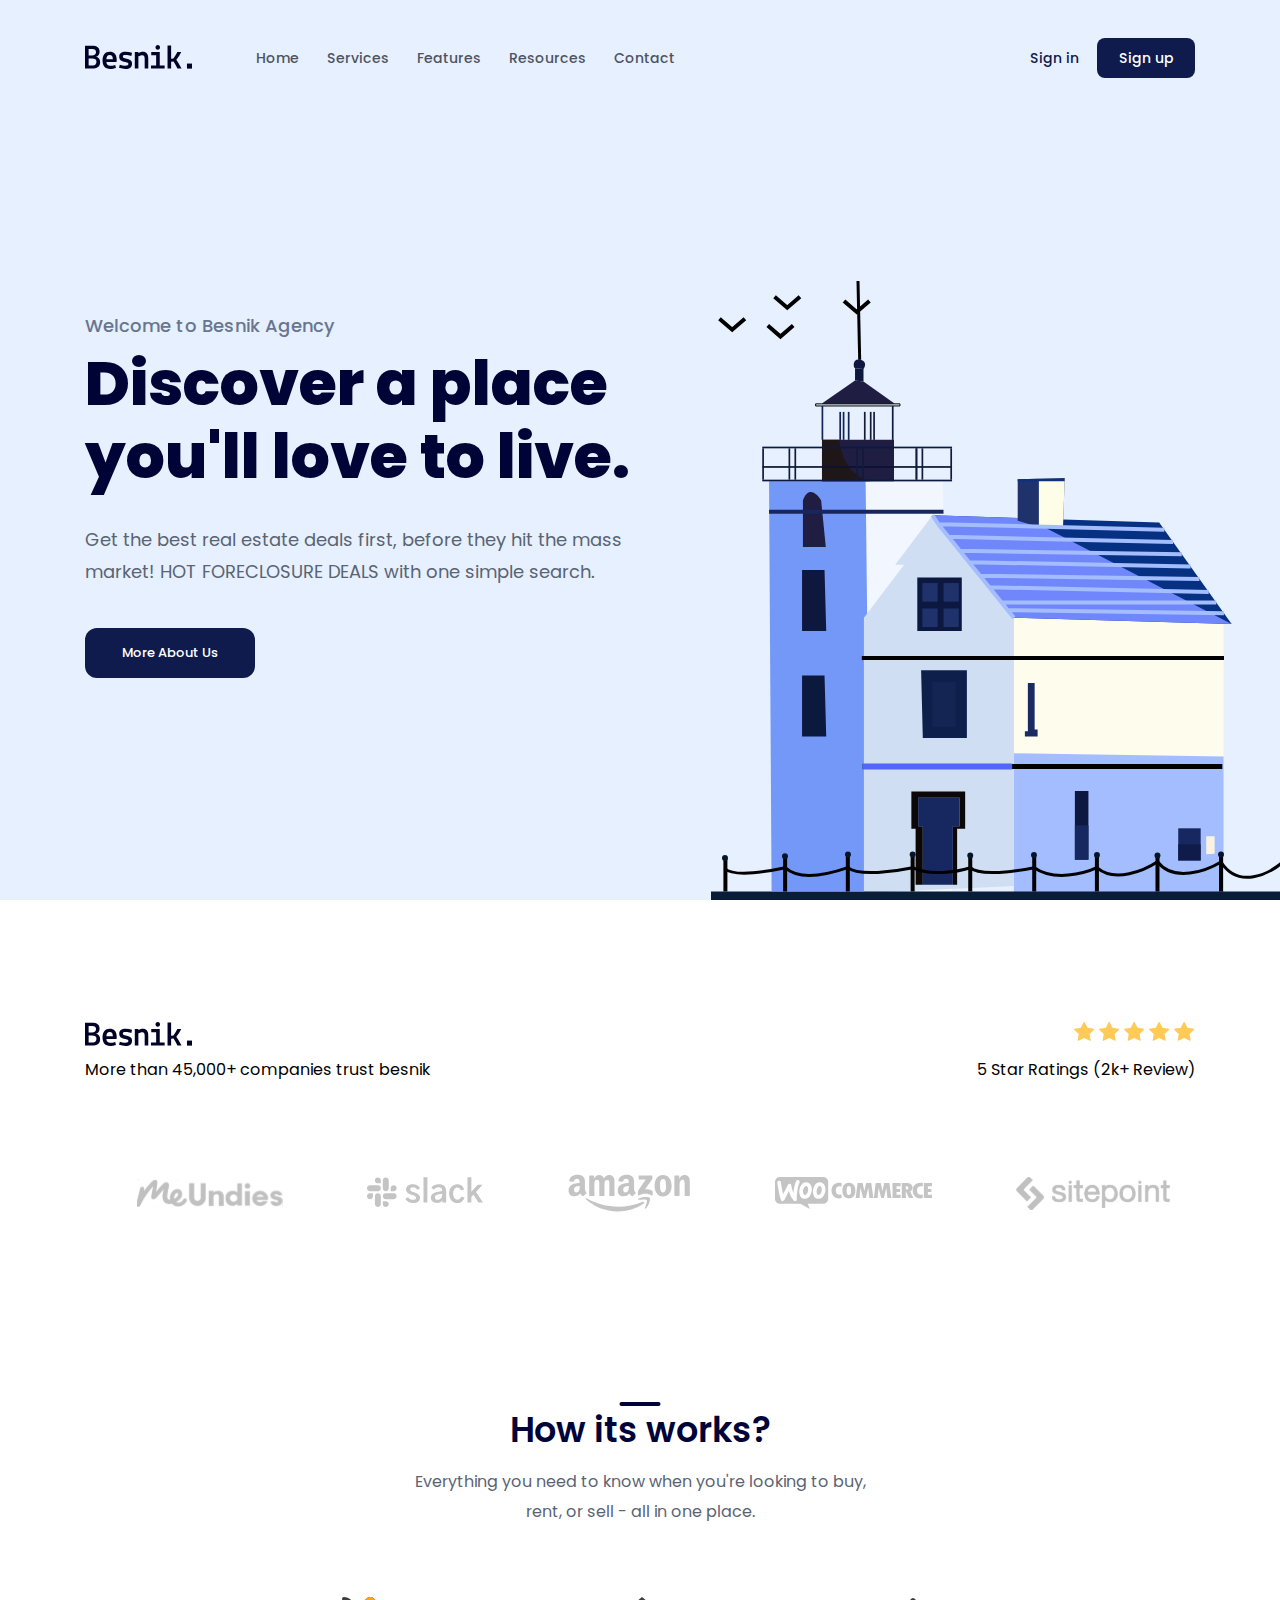
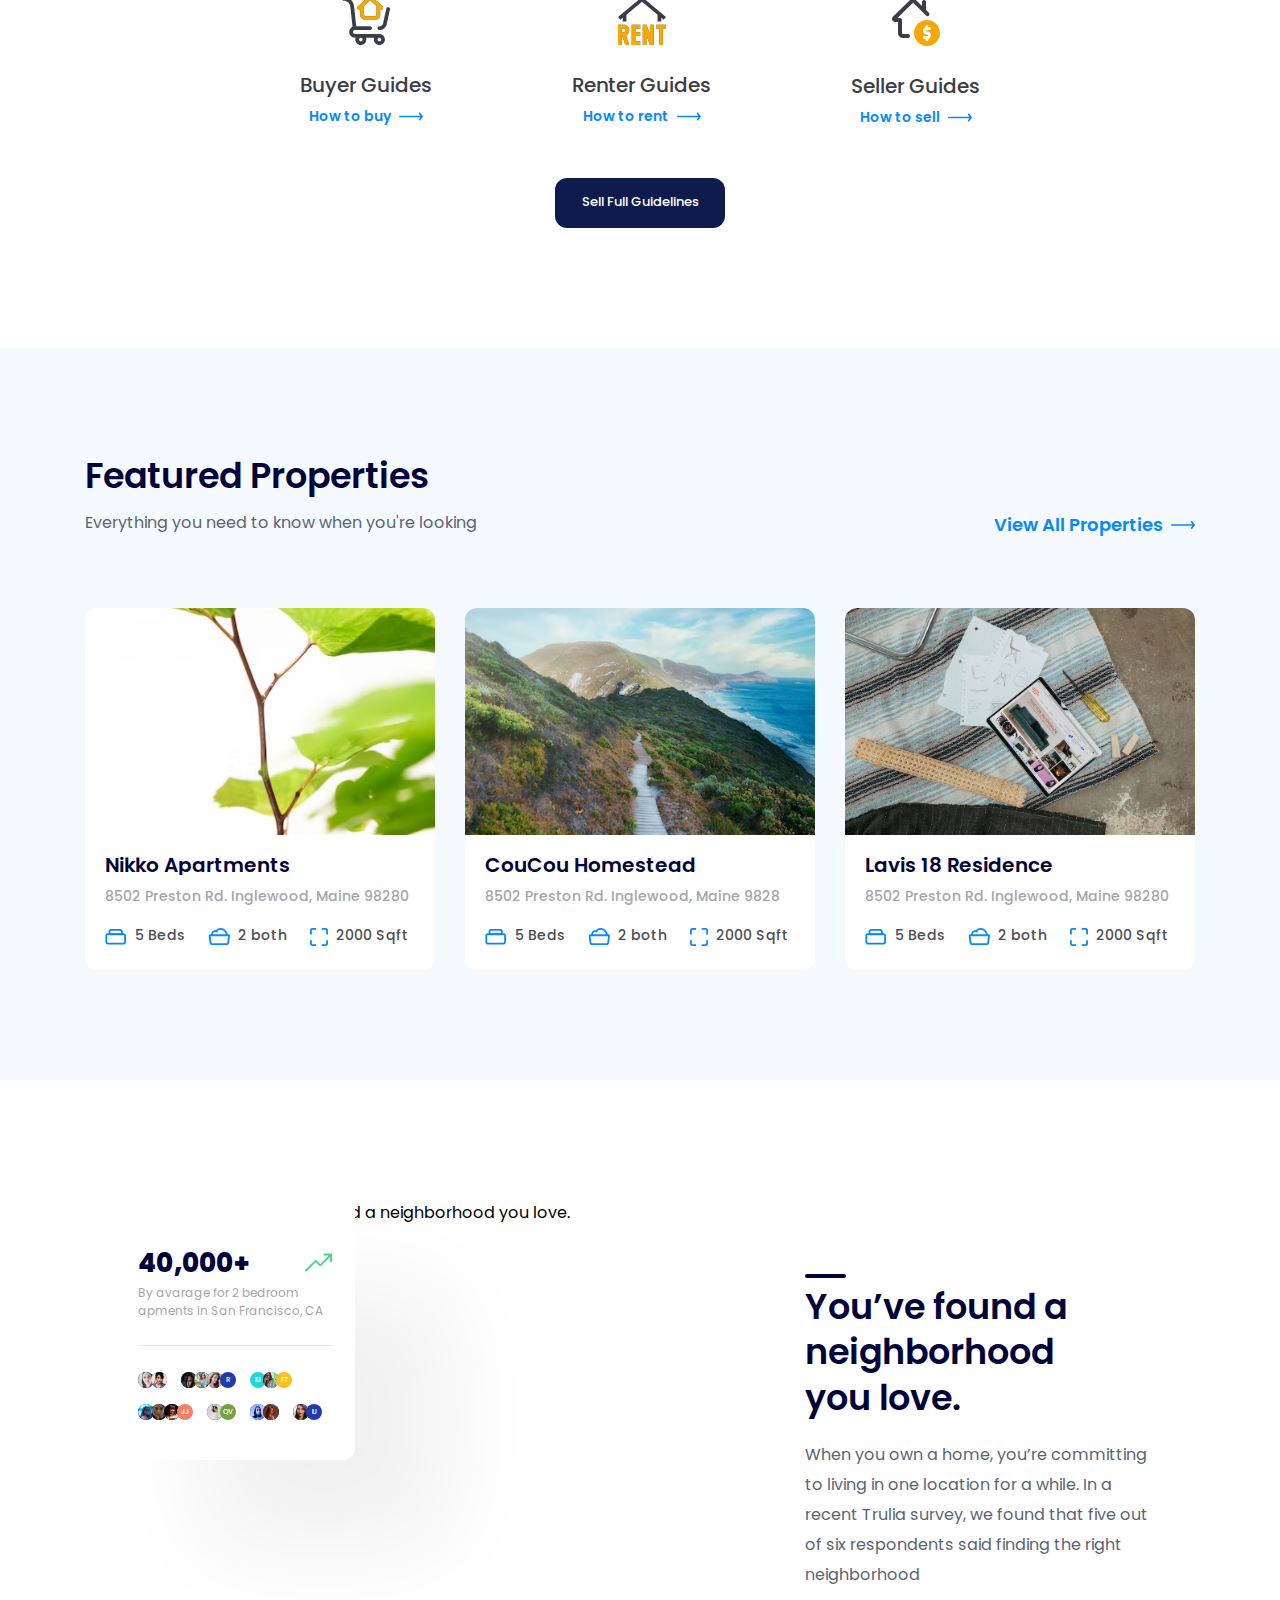
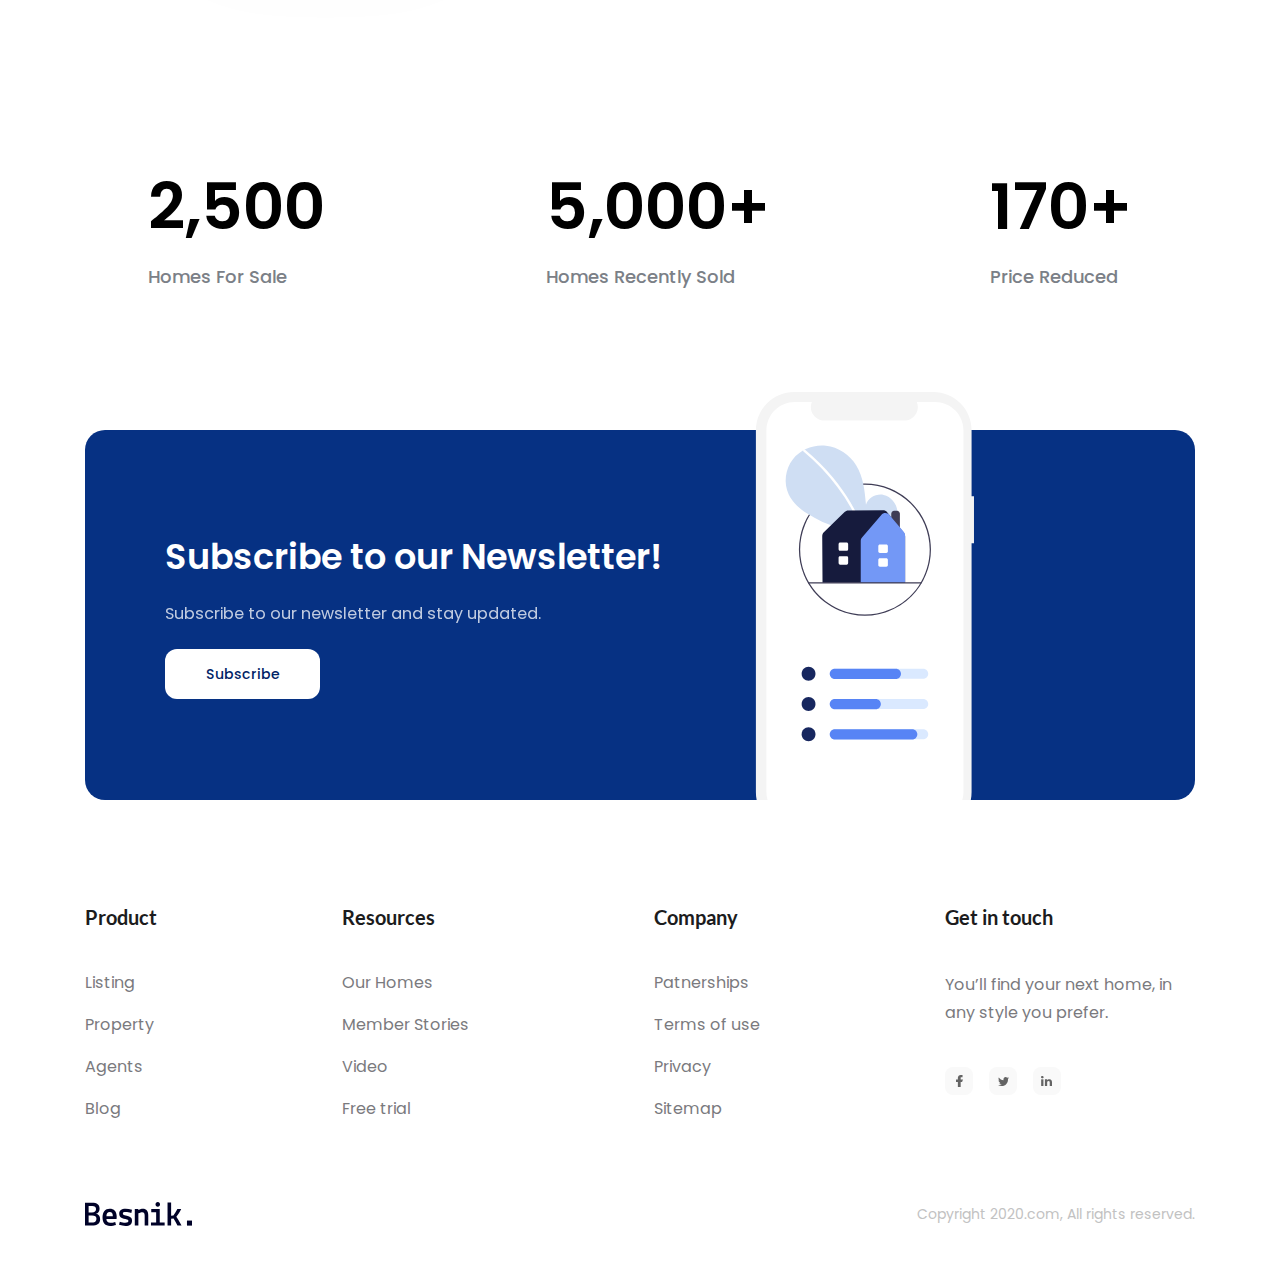
==== commit fd778f6d: "tablet responsive" ====
--- a/index.html
+++ b/index.html
@@ -73,7 +73,7 @@
         </header>
 
         <!-- Main -->
-        <main id="home" style="display: none">
+        <main id="home">
             <!-- hero -->
             <div class="hero-wrap">
                 <div class="content">
@@ -381,7 +381,7 @@
         </main>
 
         <!-- footer -->
-        <footer class="footer" style="display: none">
+        <footer class="footer">
             <div class="content">
                 <div class="row row-top">
                     <!-- column -->
@@ -456,7 +456,7 @@
                 </div>
 
                 <div class="row row-bottom">
-                    <img src="./assets/img/logo.svg" alt="logo" class="logo" />
+                    <img src="./assets/img/logo.svg" alt="Logo" class="logo" />
                     <p class="copyright">Copyright 2020.com, All rights reserved.</p>
                 </div>
             </div>
--- a/assets/css/responsive.css
+++ b/assets/css/responsive.css
@@ -84,6 +84,74 @@
     .separate {
         border-top: 1.5px solid #ebebeb;
     }
+
+    .hero-wrap {
+        height: 100%;
+        padding-bottom: 42px;
+    }
+
+    .hero .info {
+        margin: 30px auto auto;
+        width: 80%;
+        text-align: center;
+    }
+
+    .hero-img {
+        display: none;
+    }
+
+    .clients .images {
+        flex-wrap: wrap;
+        justify-content: center;
+        row-gap: 42px;
+    }
+
+    .list-guides {
+        display: grid;
+        grid-template-columns: repeat(auto-fit, minmax(140px, 1fr));
+        justify-content: space-evenly;
+        justify-items: center;
+        gap: 24px;
+    }
+
+    .guide-item {
+        margin: 0;
+        flex: 1;
+    }
+
+    /* Stats */
+    .stats .row {
+        /* flex-direction: column; */
+        column-gap: 32px;
+    }
+
+    .stats .img-block .image {
+        width: 100%;
+    }
+
+    .stats .info {
+        padding-left: 0;
+    }
+
+    .stats .row-qty .qty-item {
+        padding: 0;
+    }
+
+    .stats .row-qty .qty {
+        font-size: 5rem;
+    }
+
+    /* subscription */
+    .subscription .body .image {
+        display: none;
+    }
+
+    /* footer */
+    .footer .row-top {
+        display: grid;
+        grid-template-columns: 1fr 2fr;
+        row-gap: 80px;
+    }
 }
 
 /* Tablet */
@@ -91,6 +159,10 @@
     .show-on-mobile {
         display: none;
     }
+
+    .featured .list {
+        grid-template-columns: repeat(2, 1fr);
+    }
 }
 
 /* Mobile */
@@ -103,4 +175,50 @@
         inset: 0 30% 0 0;
         padding: 35px;
     }
-}
+
+    .list-guides {
+        grid-template-columns: 1fr;
+        row-gap: 50px;
+    }
+
+    .featured .row {
+        flex-direction: column;
+        align-items: flex-start;
+    }
+
+    .featured .link {
+        margin-top: 50px;
+    }
+
+    .featured .list {
+        grid-template-columns: 1fr;
+    }
+
+    /* Stats */
+    .stats .row {
+        flex-direction: column;
+    }
+
+    .stats .img-block {
+        margin-top: 79px;
+        width: 100%;
+        order: 2;
+    }
+
+    .stats .info {
+        padding: 0;
+        width: 100%;
+        order: 1;
+    }
+
+    .stats .sub-title {
+        width: 100%;
+    }
+
+    .stats .row-qty {
+        flex-direction: column;
+        align-items: stretch;
+        text-align: center;
+        row-gap: 50px;
+    }
+}
